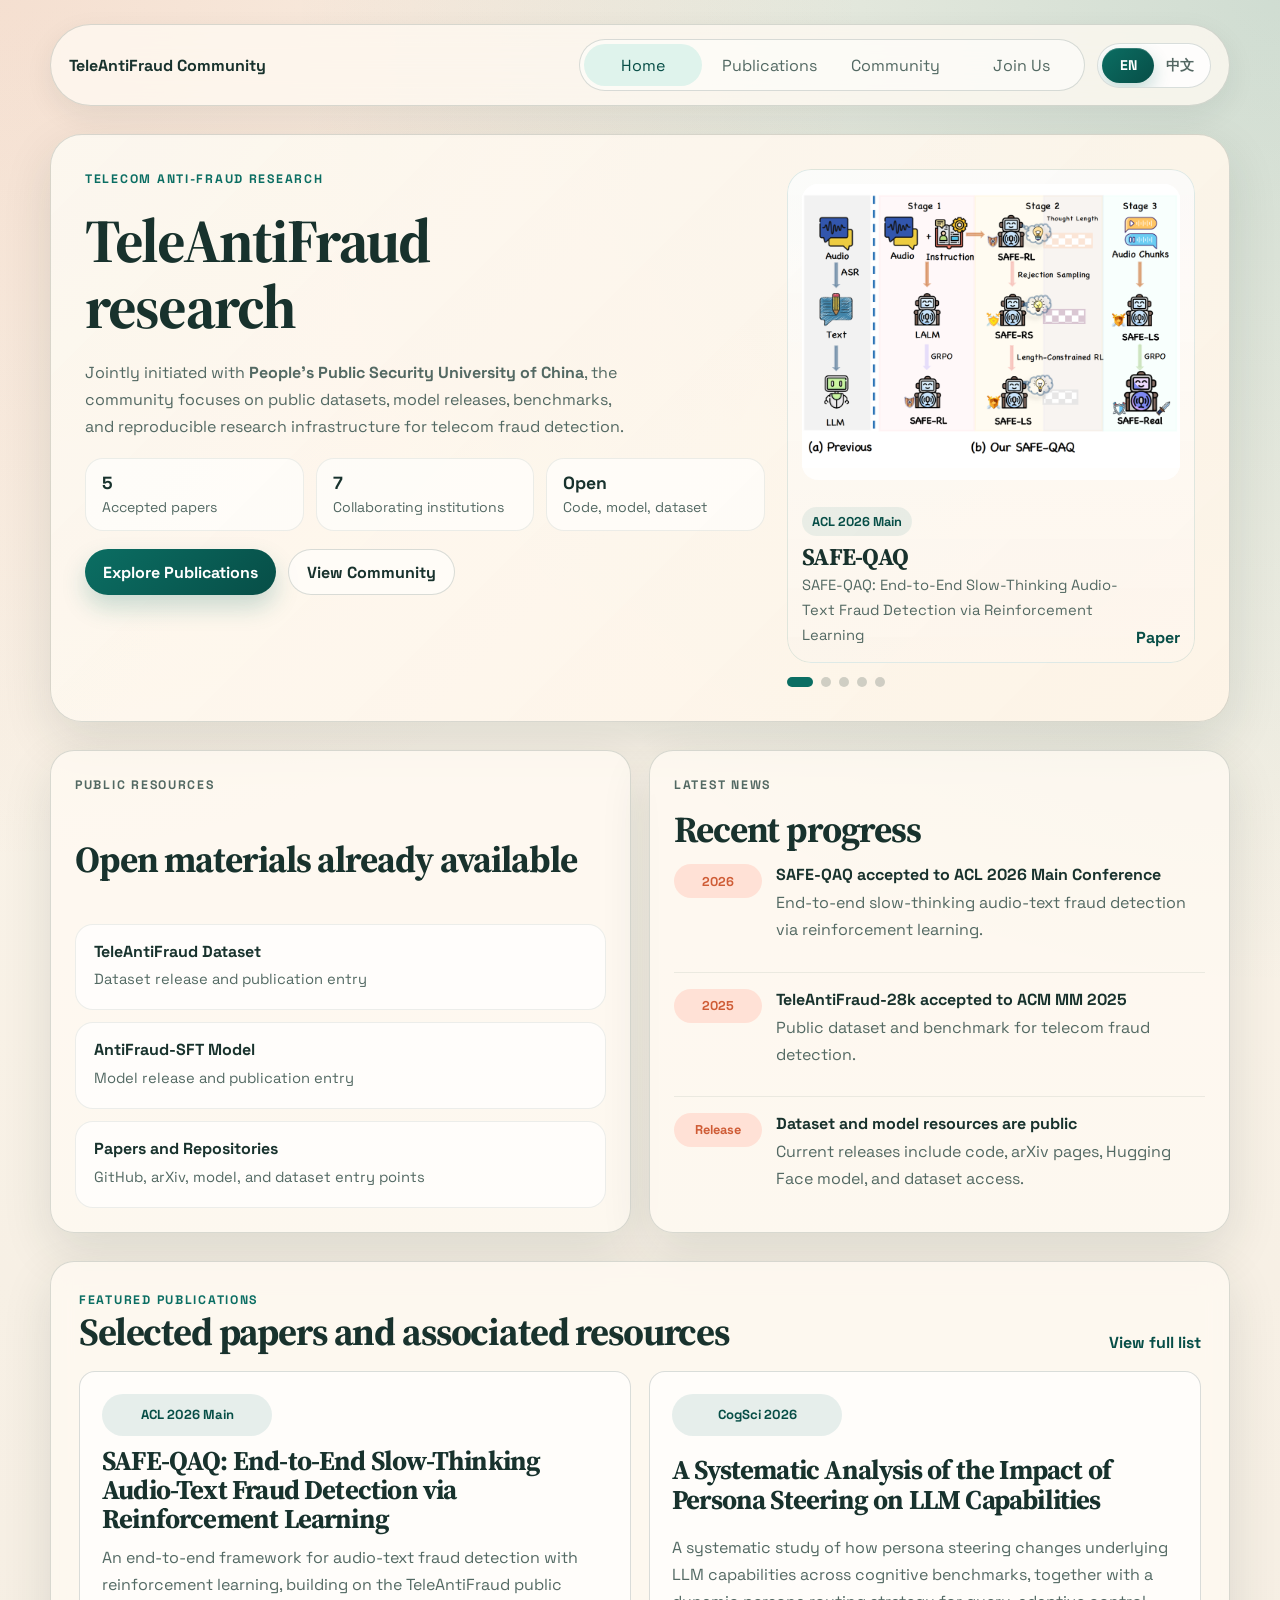
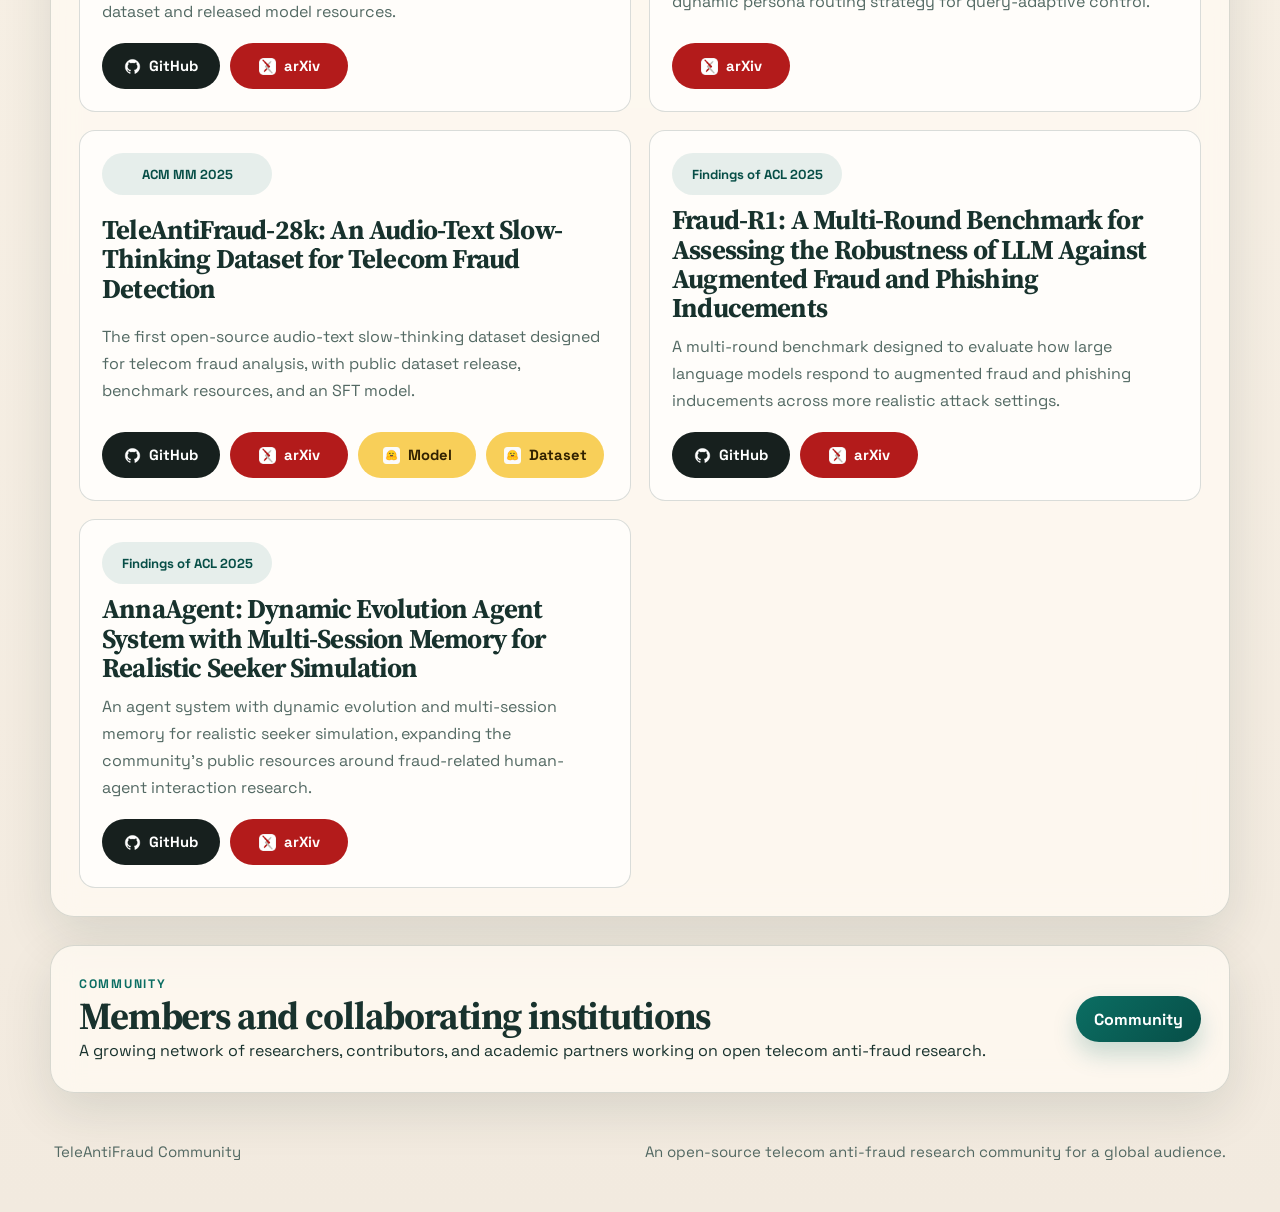
==== index.html @ 6f71f9d8 "Refresh partner grouping cache key" ====
<!DOCTYPE html>
<html lang="en">
  <head>
    <meta charset="UTF-8" />
    <meta name="viewport" content="width=device-width, initial-scale=1.0" />
    <title>TeleAntiFraud Community</title>
    <meta
      name="description"
      content="TeleAntiFraud Community is a telecom anti-fraud research initiative jointly built with People's Public Security University of China."
    />
    <link rel="preconnect" href="https://fonts.googleapis.com" />
    <link rel="preconnect" href="https://fonts.gstatic.com" crossorigin />
    <link
      href="https://fonts.googleapis.com/css2?family=Space+Grotesk:wght@400;500;700&amp;family=Source+Serif+4:wght@400;600;700&amp;display=swap"
      rel="stylesheet"
    />
    <link rel="stylesheet" href="assets/css/styles.css?v=20260418f" />
  </head>
  <body data-page="home" data-lang="en" data-asset-prefix="">
    <div class="site-shell">
      <header class="site-header">
        <a class="brand" href="index.html">
          <span class="brand-text">TeleAntiFraud Community</span>
        </a>
        <div class="site-header-right">
          <nav class="site-nav" aria-label="Main">
            <a href="index.html">Home</a>
            <a href="publications.html">Publications</a>
            <a href="community.html">Community</a>
            <a href="https://my.feishu.cn/share/base/form/shrcn7sX3k8gtwXdaHd4SJG92ig" target="_blank" rel="noreferrer">Join Us</a>
          </nav>
          <div class="lang-switch" aria-label="Language switcher">
            <a href="index.html" data-lang-link="en">EN</a>
            <a href="zh/index.html" data-lang-link="zh">中文</a>
          </div>
        </div>
      </header>

      <main>
        <section class="hero">
          <div class="hero-copy">
            <p class="eyebrow">Telecom anti-fraud research</p>
            <h1>TeleAntiFraud research</h1>
            <p class="lead">
              Jointly initiated with
              <strong>People's Public Security University of China</strong>,
              the community focuses on public datasets, model releases,
              benchmarks, and reproducible research infrastructure for telecom
              fraud detection.
            </p>
            <div class="hero-metrics">
              <div class="metric-card">
                <strong id="publication-count"></strong>
                <span>Accepted papers</span>
              </div>
              <div class="metric-card">
                <strong id="partner-count-home"></strong>
                <span>Collaborating institutions</span>
              </div>
              <div class="metric-card">
                <strong>Open</strong>
                <span>Code, model, dataset</span>
              </div>
            </div>
            <div class="hero-actions">
              <a class="button button-primary" href="publications.html"
                >Explore Publications</a
              >
              <a class="button button-secondary" href="community.html"
                >View Community</a
              >
            </div>
          </div>
          <aside class="hero-panel">
            <div class="hero-slider" id="hero-slider"></div>
          </aside>
        </section>

        <section class="home-columns">
          <article class="feature-card">
            <p class="section-tag">Public Resources</p>
            <h2>Open materials already available</h2>
            <div class="resource-stack">
              <a
                class="resource-panel"
                href="publications.html#teleantifraud-28k"
              >
                <strong>TeleAntiFraud Dataset</strong>
                <span>Dataset release and publication entry</span>
              </a>
              <a
                class="resource-panel"
                href="publications.html#teleantifraud-28k"
              >
                <strong>AntiFraud-SFT Model</strong>
                <span>Model release and publication entry</span>
              </a>
              <a class="resource-panel" href="publications.html">
                <strong>Papers and Repositories</strong>
                <span>GitHub, arXiv, model, and dataset entry points</span>
              </a>
            </div>
          </article>
          <article class="feature-card">
            <p class="section-tag">Latest News</p>
            <h2>Recent progress</h2>
            <div class="news-list">
              <article class="news-item">
                <span class="news-date">2026</span>
                <div>
                  <a class="news-link" href="publications.html#safe-qaq">SAFE-QAQ accepted to ACL 2026 Main Conference</a>
                  <p>
                    End-to-end slow-thinking audio-text fraud detection via
                    reinforcement learning.
                  </p>
                </div>
              </article>
              <article class="news-item">
                <span class="news-date">2025</span>
                <div>
                  <a class="news-link" href="publications.html#teleantifraud-28k">TeleAntiFraud-28k accepted to ACM MM 2025</a>
                  <p>
                    Public dataset and benchmark for telecom fraud detection.
                  </p>
                </div>
              </article>
              <article class="news-item">
                <span class="news-date">Release</span>
                <div>
                  <a class="news-link" href="publications.html#teleantifraud-28k">Dataset and model resources are public</a>
                  <p>
                    Current releases include code, arXiv pages, Hugging Face
                    model, and dataset access.
                  </p>
                </div>
              </article>
            </div>
          </article>
        </section>

        <section class="home-publications">
          <div class="section-head">
            <div>
              <p class="section-tag">Featured Publications</p>
              <h2>Selected papers and associated resources</h2>
            </div>
            <a class="text-link" href="publications.html">View full list</a>
          </div>
          <div class="publication-preview" id="publication-preview"></div>
        </section>

        <section class="cta-band">
          <div>
            <p class="section-tag">Community</p>
            <h2>Members and collaborating institutions</h2>
            <p>
              A growing network of researchers, contributors, and academic
              partners working on open telecom anti-fraud research.
            </p>
          </div>
          <a class="button button-primary" href="community.html"
            >Community</a
          >
        </section>
      </main>

      <footer class="site-footer">
        <p>TeleAntiFraud Community</p>
        <p>An open-source telecom anti-fraud research community for a global audience.</p>
      </footer>
    </div>

    <script src="assets/js/data.js?v=20260420a"></script>
    <script src="assets/js/site.js?v=20260420a"></script>
  </body>
</html>
---- assets/css/styles.css ----
:root {
  --bg: #f5efe4;
  --surface: rgba(255, 250, 242, 0.78);
  --surface-strong: #fffaf2;
  --card: rgba(255, 248, 238, 0.92);
  --line: rgba(19, 53, 47, 0.16);
  --text: #18322d;
  --muted: #536963;
  --accent: #0b6e63;
  --accent-strong: #074e47;
  --accent-soft: #dff3ec;
  --signal: #cf5c36;
  --signal-soft: #ffe1d6;
  --shadow: 0 18px 50px rgba(24, 50, 45, 0.12);
  --radius: 24px;
  --radius-sm: 16px;
  --max-width: 1180px;
}

* {
  box-sizing: border-box;
}

html {
  scroll-behavior: smooth;
}

body {
  margin: 0;
  min-height: 100vh;
  color: var(--text);
  font-family: "Space Grotesk", sans-serif;
  background:
    radial-gradient(circle at top left, rgba(207, 92, 54, 0.14), transparent 28%),
    radial-gradient(circle at top right, rgba(11, 110, 99, 0.18), transparent 32%),
    linear-gradient(180deg, #fbf5ea 0%, #f2eadf 100%);
}

body::before {
  position: fixed;
  inset: 0;
  z-index: -1;
  content: "";
  background-image:
    linear-gradient(rgba(255, 255, 255, 0.06) 1px, transparent 1px),
    linear-gradient(90deg, rgba(255, 255, 255, 0.06) 1px, transparent 1px);
  background-size: 32px 32px;
  opacity: 0.35;
}

a {
  color: inherit;
  text-decoration: none;
}

p {
  margin: 0;
  line-height: 1.7;
}

h1,
h2,
h3 {
  margin: 0;
  line-height: 1.08;
  letter-spacing: -0.03em;
}

h1,
h2 {
  font-family: "Source Serif 4", serif;
}

.site-shell {
  width: min(calc(100% - 32px), var(--max-width));
  margin: 0 auto;
  padding: 24px 0 48px;
}

.site-header {
  position: sticky;
  top: 16px;
  z-index: 10;
  display: flex;
  align-items: center;
  justify-content: space-between;
  gap: 16px;
  margin-bottom: 28px;
  padding: 14px 18px;
  border: 1px solid var(--line);
  border-radius: 999px;
  background: rgba(255, 250, 242, 0.76);
  backdrop-filter: blur(18px);
  box-shadow: 0 10px 28px rgba(24, 50, 45, 0.08);
}

.site-header-right {
  display: flex;
  align-items: center;
  gap: 12px;
}

.brand {
  display: inline-flex;
  align-items: center;
  gap: 0;
  min-width: 0;
}

.brand-text {
  font-weight: 700;
}

.site-nav {
  position: relative;
  display: grid;
  grid-auto-flow: column;
  grid-auto-columns: 118px;
  gap: 8px;
  align-items: center;
  padding: 4px;
  border: 1px solid var(--line);
  border-radius: 999px;
  background: rgba(255, 255, 255, 0.52);
  overflow: hidden;
}

.site-nav::before {
  position: absolute;
  top: 4px;
  left: 0;
  height: calc(100% - 8px);
  width: var(--nav-pill-width, 118px);
  border-radius: 999px;
  content: "";
  background: var(--accent-soft);
  transform: translateX(var(--nav-pill-x, 0));
  opacity: var(--nav-pill-opacity, 0);
}

.site-nav.is-ready::before {
  transition: transform 320ms cubic-bezier(0.22, 1, 0.36, 1), width 240ms ease, opacity 180ms ease;
}

.lang-switch {
  position: relative;
  display: grid;
  grid-template-columns: repeat(2, minmax(0, 1fr));
  padding: 4px;
  min-width: 112px;
  border: 1px solid var(--line);
  border-radius: 999px;
  background: rgba(255, 255, 255, 0.86);
  overflow: hidden;
  box-shadow: inset 0 1px 0 rgba(255, 255, 255, 0.72);
}

.lang-switch::before {
  position: absolute;
  top: 4px;
  left: 4px;
  bottom: 4px;
  width: calc(50% - 4px);
  border-radius: 999px;
  content: "";
  background: linear-gradient(135deg, var(--accent) 0%, var(--accent-strong) 100%);
  box-shadow:
    0 8px 18px rgba(11, 110, 99, 0.24),
    inset 0 1px 0 rgba(255, 255, 255, 0.18);
}

body[data-lang="zh"] .lang-switch::before {
  transform: translateX(100%);
}

.lang-switch.is-ready::before {
  transition: transform 260ms ease, background 220ms ease, box-shadow 220ms ease;
}

.lang-switch a {
  position: relative;
  z-index: 1;
  text-align: center;
  padding: 8px 12px;
  border-radius: 999px;
  font-size: 0.88rem;
  font-weight: 700;
  color: var(--muted);
}

.lang-switch a[aria-current="page"] {
  color: #fff;
  transform: translateY(-0.5px);
}

.lang-switch a:not([aria-current="page"]) {
  color: rgba(24, 50, 45, 0.74);
}

.lang-switch.is-ready a {
  transition: color 180ms ease, transform 180ms ease;
}

.site-nav a {
  position: relative;
  z-index: 1;
  display: inline-flex;
  align-items: center;
  justify-content: center;
  width: 118px;
  min-height: 42px;
  padding: 10px 14px;
  border-radius: 999px;
  color: var(--muted);
  transition: color 180ms ease, transform 180ms ease;
}

.site-nav a[href^="mailto:"] {
  width: 118px;
}

.site-nav a[aria-current="page"] {
  color: var(--accent-strong);
}

.site-nav a:hover {
  color: var(--accent-strong);
  transform: translateY(-0.5px);
}

main {
  display: grid;
  gap: 28px;
}

.hero,
.page-hero,
.home-columns,
.publication-table-section,
.community-layout,
.cta-band,
.home-publications {
  opacity: 0;
  transform: translateY(18px);
  animation: rise-in 600ms ease forwards;
}

.page-hero {
  animation-delay: 60ms;
}

.home-columns {
  animation-delay: 100ms;
}

.home-columns,
.publication-table-section,
.community-layout,
.home-publications {
  animation-delay: 140ms;
}

.cta-band {
  animation-delay: 180ms;
}

.hero {
  display: grid;
  grid-template-columns: minmax(0, 1.5fr) minmax(280px, 0.9fr);
  gap: 22px;
  padding: 34px;
  border: 1px solid var(--line);
  border-radius: calc(var(--radius) + 8px);
  background:
    linear-gradient(135deg, rgba(255, 250, 242, 0.88), rgba(255, 245, 233, 0.92)),
    linear-gradient(120deg, rgba(11, 110, 99, 0.08), rgba(207, 92, 54, 0.08));
  box-shadow: var(--shadow);
}

.page-hero,
.publication-table-section,
.community-layout,
.cta-band,
.home-publications,
.feature-card {
  border: 1px solid var(--line);
  border-radius: var(--radius);
  background: var(--surface);
  backdrop-filter: blur(14px);
  box-shadow: var(--shadow);
}

.page-hero,
.publication-table-section,
.community-layout,
.cta-band,
.home-publications {
  padding: 28px;
}

.page-hero {
  display: grid;
  gap: 10px;
}

.hero-copy,
.hero-panel {
  display: grid;
  gap: 18px;
}

.hero-copy {
  align-content: start;
}

.eyebrow,
.section-tag,
.signal-label {
  text-transform: uppercase;
  letter-spacing: 0.14em;
  font-size: 0.77rem;
  color: var(--accent);
  font-weight: 700;
}

.hero h1,
.page-hero h1 {
  font-size: clamp(2.6rem, 6vw, 5.1rem);
  max-width: 12ch;
}

.page-hero h1 {
  font-size: clamp(2.3rem, 4vw, 3.7rem);
  max-width: 7ch;
}

.hero h1 {
  font-size: clamp(2.2rem, 4.8vw, 4rem);
  max-width: 9ch;
}

.lead {
  max-width: 54ch;
  color: var(--muted);
  font-size: 1rem;
}

.page-quick-stats {
  display: grid;
  grid-template-columns: repeat(2, minmax(0, 180px));
  gap: 12px;
  margin-top: 6px;
}

.quick-stat {
  display: grid;
  gap: 4px;
  padding: 14px 16px;
  border-radius: 18px;
  border: 1px solid rgba(19, 53, 47, 0.08);
  background: rgba(255, 255, 255, 0.62);
}

.quick-stat strong {
  font-size: 1.1rem;
  line-height: 1.2;
}

.quick-stat span {
  color: var(--muted);
  font-size: 0.88rem;
}

.hero-actions {
  display: flex;
  flex-wrap: wrap;
  gap: 12px;
}

.hero-metrics {
  display: grid;
  grid-template-columns: repeat(3, minmax(0, 1fr));
  gap: 12px;
}

.metric-card {
  display: grid;
  gap: 4px;
  padding: 14px 16px;
  border-radius: 18px;
  border: 1px solid rgba(19, 53, 47, 0.08);
  background: rgba(255, 255, 255, 0.62);
}

.metric-card strong {
  font-size: 1.1rem;
  line-height: 1.2;
}

.metric-card span {
  color: var(--muted);
  font-size: 0.88rem;
}

.button,
.resource-link {
  display: inline-flex;
  align-items: center;
  justify-content: center;
  gap: 8px;
  min-height: 46px;
  padding: 0 18px;
  border-radius: 999px;
  font-weight: 700;
  transition: transform 180ms ease, box-shadow 180ms ease, background 180ms ease;
}

.button:hover,
.resource-link:hover {
  transform: translateY(-1px);
}

.button-primary {
  background: linear-gradient(135deg, var(--accent) 0%, var(--accent-strong) 100%);
  color: #fff;
  box-shadow: 0 12px 24px rgba(11, 110, 99, 0.22);
}

.button-secondary {
  border: 1px solid var(--line);
  background: rgba(255, 255, 255, 0.56);
}

.text-link {
  color: var(--accent-strong);
  font-weight: 700;
}

.hero-slider {
  min-height: 100%;
  overflow: hidden;
}

.slider-stage {
  overflow: hidden;
  min-height: 460px;
  border-radius: 24px;
  width: 100%;
}

.slider-track {
  display: flex;
  height: 100%;
  transition: transform 520ms cubic-bezier(0.22, 1, 0.36, 1);
  will-change: transform;
}

.slider-card {
  flex: 0 0 auto;
  display: grid;
  gap: 14px;
  padding: 14px;
  min-height: 460px;
  border-radius: 24px;
  border: 1px solid rgba(11, 110, 99, 0.12);
  background:
    linear-gradient(180deg, rgba(255, 255, 255, 0.82), rgba(255, 248, 238, 0.86)),
    linear-gradient(135deg, rgba(11, 110, 99, 0.08), rgba(207, 92, 54, 0.08));
  overflow: hidden;
}

.slider-media {
  display: block;
  overflow: hidden;
  border-radius: 16px;
  background: rgba(255, 255, 255, 0.84);
}

.slider-media img {
  display: block;
  width: 100%;
  aspect-ratio: 4 / 3;
  object-fit: contain;
  background: rgba(255, 255, 255, 0.92);
}

.slider-caption {
  display: flex;
  align-items: flex-end;
  justify-content: space-between;
  gap: 16px;
}

.slider-caption .text-link {
  white-space: nowrap;
  flex-shrink: 0;
}

.slider-kicker {
  display: inline-flex;
  margin-bottom: 8px;
  padding: 6px 10px;
  border-radius: 999px;
  background: rgba(11, 110, 99, 0.08);
  color: var(--accent-strong);
  font-size: 0.8rem;
  font-weight: 700;
}

.slider-caption h3 {
  margin-bottom: 4px;
  font-family: "Source Serif 4", serif;
  font-size: 1.5rem;
}

.slider-caption p {
  color: var(--muted);
  font-size: 0.92rem;
}

.slider-dots {
  display: flex;
  gap: 8px;
  margin-top: 14px;
}

.slider-dot {
  width: 10px;
  height: 10px;
  padding: 0;
  border: 0;
  border-radius: 999px;
  background: rgba(24, 50, 45, 0.2);
  cursor: pointer;
}

.slider-dot.is-active {
  width: 26px;
  background: var(--accent);
}

.home-columns {
  display: grid;
  grid-template-columns: repeat(2, minmax(0, 1fr));
  gap: 18px;
}

.feature-card {
  padding: 24px;
  display: grid;
  gap: 14px;
}

.feature-card h2 {
  font-size: clamp(1.7rem, 3vw, 2.3rem);
}

.feature-card p {
  color: var(--muted);
}

.home-publications h2,
.publication-table-head h2,
.community-block h2,
.cta-band h2 {
  font-size: clamp(1.8rem, 3vw, 2.5rem);
}

.table-note,
.empty-state p,
.partner-card p,
.member-card p,
.publication-meta p {
  color: var(--muted);
}

.resource-stack,
.news-list {
  display: grid;
  gap: 12px;
}

.resource-panel {
  display: grid;
  gap: 4px;
  padding: 16px 18px;
  border: 1px solid rgba(19, 53, 47, 0.08);
  border-radius: 18px;
  background: rgba(255, 255, 255, 0.68);
  transition: 180ms ease;
}

.resource-panel:hover {
  transform: translateY(-1px);
  border-color: rgba(11, 110, 99, 0.2);
}

.resource-panel strong,
.news-item strong {
  font-size: 1rem;
}

.resource-panel span {
  color: var(--muted);
  font-size: 0.92rem;
}

.news-item {
  display: grid;
  grid-template-columns: 88px minmax(0, 1fr);
  gap: 14px;
  align-items: start;
  padding: 16px 0;
  border-top: 1px solid rgba(19, 53, 47, 0.08);
}

.news-item:first-child {
  padding-top: 0;
  border-top: 0;
}

.news-date {
  display: inline-flex;
  align-items: center;
  justify-content: center;
  min-height: 34px;
  padding: 0 10px;
  border-radius: 999px;
  background: var(--signal-soft);
  color: var(--signal);
  font-size: 0.8rem;
  font-weight: 700;
}

.news-item p {
  margin-top: 4px;
  color: var(--muted);
}

.news-link {
  color: var(--text);
  font-weight: 700;
}

.news-link:hover {
  color: var(--accent-strong);
}

.section-head,
.publication-table-head {
  display: flex;
  align-items: end;
  justify-content: space-between;
  gap: 16px;
  margin-bottom: 18px;
}

.publication-preview {
  display: grid;
  grid-template-columns: repeat(2, minmax(0, 1fr));
  gap: 18px;
}

.publication-card,
.publication-row,
.member-card,
.partner-card,
.empty-state {
  border: 1px solid var(--line);
  border-radius: var(--radius-sm);
  background: rgba(255, 255, 255, 0.68);
}

.publication-card {
  display: flex;
  flex-direction: column;
  gap: 18px;
  padding: 22px;
  height: 100%;
}

.publication-card h3,
.publication-row h3 {
  font-family: "Source Serif 4", serif;
  font-size: 1.7rem;
}

.publication-meta {
  display: grid;
  gap: 10px;
  flex: 1 1 auto;
}

.meta-badges,
.resource-list {
  display: flex;
  flex-wrap: wrap;
  gap: 10px;
}

.meta-badges {
  flex-wrap: nowrap;
}

.meta-badge {
  display: inline-flex;
  align-items: center;
  justify-content: center;
  width: 170px;
  min-width: 170px;
  height: 42px;
  padding: 0 14px;
  border-radius: 999px;
  background: rgba(11, 110, 99, 0.1);
  color: var(--accent-strong);
  font-size: 0.82rem;
  font-weight: 700;
  white-space: nowrap;
  text-align: center;
  overflow: hidden;
  text-overflow: ellipsis;
  flex: 0 0 170px;
}

.resource-link {
  width: 118px;
  padding: 0 14px;
  border: 1px solid transparent;
  font-size: 0.92rem;
  justify-content: center;
  text-align: center;
  gap: 8px;
  flex: 0 0 118px;
  white-space: nowrap;
}

.resource-icon {
  width: 17px;
  height: 17px;
  object-fit: contain;
  flex: 0 0 auto;
}

.resource-link span {
  line-height: 1;
}

.publication-card .resource-list {
  margin-top: auto;
  align-items: flex-end;
}

.resource-link.github {
  background: #17201e;
  color: #fff;
}

.resource-link.arxiv {
  background: #b31b1b;
  color: #fff;
}

.resource-link.hf-model,
.resource-link.hf-dataset {
  background: #f8cf59;
  color: #312100;
}

.publication-table {
  display: grid;
  gap: 16px;
}

.publication-row {
  display: grid;
  grid-template-columns: minmax(220px, 0.88fr) minmax(0, 1.18fr) minmax(240px, 0.8fr);
  gap: 20px;
  padding: 22px;
  align-items: center;
}

.publication-side {
  display: grid;
  align-content: space-between;
  gap: 16px;
}

.publication-side .resource-list {
  justify-content: flex-start;
}

.publication-thumb {
  display: block;
  overflow: hidden;
  border-radius: 18px;
  border: 1px solid rgba(19, 53, 47, 0.08);
  background: rgba(255, 255, 255, 0.8);
}

.publication-thumb img {
  display: block;
  width: 100%;
  height: auto;
}

.publication-title-line {
  font-size: 0.95rem;
  line-height: 1.55;
}

.community-layout {
  display: grid;
  gap: 22px;
}

.community-block {
  display: grid;
  gap: 18px;
}

.community-grid,
.partner-grid {
  display: grid;
  gap: 16px;
}

.partner-group {
  display: grid;
  gap: 14px;
}

.partner-group-title {
  font-size: 1rem;
  font-weight: 700;
  color: var(--accent-strong);
}

.community-grid {
  grid-template-columns: repeat(4, minmax(0, 1fr));
}

.partner-grid {
  grid-template-columns: repeat(3, minmax(0, 1fr));
}

.member-card,
.partner-card,
.empty-state {
  min-height: 196px;
  padding: 22px;
}

.member-card {
  position: relative;
  overflow: hidden;
  min-height: 138px;
  padding: 18px;
  transition: transform 180ms ease, border-color 180ms ease, box-shadow 180ms ease;
}

.member-card:hover,
.member-card:focus-visible,
.partner-card:hover {
  transform: translateY(-2px);
  border-color: rgba(11, 110, 99, 0.2);
}

.member-card-base {
  display: grid;
  justify-items: start;
  gap: 12px;
  transition: opacity 220ms ease, transform 220ms ease;
}

.member-summary {
  display: grid;
  gap: 2px;
}

.member-summary h3 {
  font-size: 1.08rem;
}

.member-summary p {
  color: var(--muted);
  font-size: 0.92rem;
}

.member-avatar {
  width: 68px;
  height: 68px;
  border-radius: 50%;
  object-fit: cover;
  background: linear-gradient(135deg, rgba(11, 110, 99, 0.14), rgba(207, 92, 54, 0.18));
}

.member-card-overlay {
  position: absolute;
  inset: 0;
  display: grid;
  align-content: center;
  justify-items: start;
  gap: 6px;
  padding: 18px;
  background: linear-gradient(180deg, rgba(7, 78, 71, 0.9), rgba(11, 110, 99, 0.92));
  color: #fff;
  opacity: 0;
  transform: scale(1.03);
  transition: opacity 220ms ease, transform 220ms ease;
}

.member-card-overlay strong {
  font-size: 1rem;
}

.member-card-overlay span {
  font-size: 0.92rem;
  line-height: 1.45;
  color: rgba(255, 255, 255, 0.88);
}

.member-card:hover .member-card-overlay,
.member-card:focus-visible .member-card-overlay {
  opacity: 1;
  transform: scale(1);
}

.member-card:hover .member-card-base,
.member-card:focus-visible .member-card-base {
  opacity: 0;
  transform: scale(0.98);
}

.partner-logo {
  display: inline-flex;
  align-items: center;
  justify-content: center;
  width: 68px;
  height: 68px;
  border-radius: 20px;
  background: linear-gradient(135deg, rgba(11, 110, 99, 0.14), rgba(207, 92, 54, 0.18));
  color: var(--accent-strong);
  font-weight: 700;
}

.partner-logo-image {
  display: block;
  width: 68px;
  height: 68px;
  object-fit: contain;
  border-radius: 20px;
  background: rgba(255, 255, 255, 0.92);
  padding: 8px;
}


.empty-state {
  display: grid;
  align-content: center;
  gap: 8px;
  border-style: dashed;
}

.member-controls {
  display: flex;
  justify-content: center;
}

.member-toggle {
  min-width: 210px;
}

.cta-band {
  display: flex;
  align-items: center;
  justify-content: space-between;
  gap: 20px;
}

.site-footer {
  display: flex;
  justify-content: space-between;
  gap: 16px;
  margin-top: 28px;
  padding: 18px 4px 0;
  color: var(--muted);
  font-size: 0.94rem;
}

@keyframes rise-in {
  to {
    opacity: 1;
    transform: translateY(0);
  }
}

@media (max-width: 960px) {
  .hero,
  .publication-row,
  .cta-band,
  .section-head,
  .publication-table-head,
  .site-footer {
    grid-template-columns: 1fr;
    flex-direction: column;
    align-items: flex-start;
  }

  .home-columns,
  .publication-preview,
  .page-quick-stats,
  .hero-metrics,
  .partner-grid {
    grid-template-columns: 1fr;
  }

  .community-grid {
    grid-template-columns: repeat(2, minmax(0, 1fr));
  }

  .publication-row {
    grid-template-columns: 1fr;
  }

}

@media (max-width: 720px) {
  .site-shell {
    width: min(calc(100% - 20px), var(--max-width));
    padding-top: 16px;
  }

  .site-header {
    position: static;
    top: auto;
    display: grid;
    justify-content: stretch;
    border-radius: 26px;
    padding: 16px;
    margin-bottom: 20px;
  }

  .site-header-right {
    width: 100%;
    display: grid;
    gap: 10px;
    align-items: flex-start;
  }

  .brand {
    width: 100%;
  }

  .brand-text {
    font-size: 0.96rem;
  }

  .site-nav {
    width: 100%;
    grid-auto-columns: minmax(96px, 1fr);
  }

  .site-nav a,
  .site-nav a[href^="mailto:"] {
    width: auto;
  }

  .lang-switch {
    align-self: flex-start;
  }

  .hero,
  .page-hero,
  .publication-table-section,
  .community-layout,
  .cta-band,
  .home-publications,
  .feature-card {
    padding: 20px;
  }

  .hero h1,
  .page-hero h1 {
    max-width: none;
  }

  .slider-caption {
    flex-direction: column;
    align-items: flex-start;
  }

  .slider-stage {
    min-height: 380px;
  }

  .slider-card {
    min-height: 380px;
  }

  .news-item {
    grid-template-columns: 1fr;
  }

  .community-grid {
    grid-template-columns: 1fr;
  }

  .member-card {
    min-height: 168px;
  }

  .member-card-overlay {
    display: none;
  }

  .member-card-base {
    opacity: 1 !important;
    transform: none !important;
  }

  .publication-row {
    padding: 18px;
  }
}
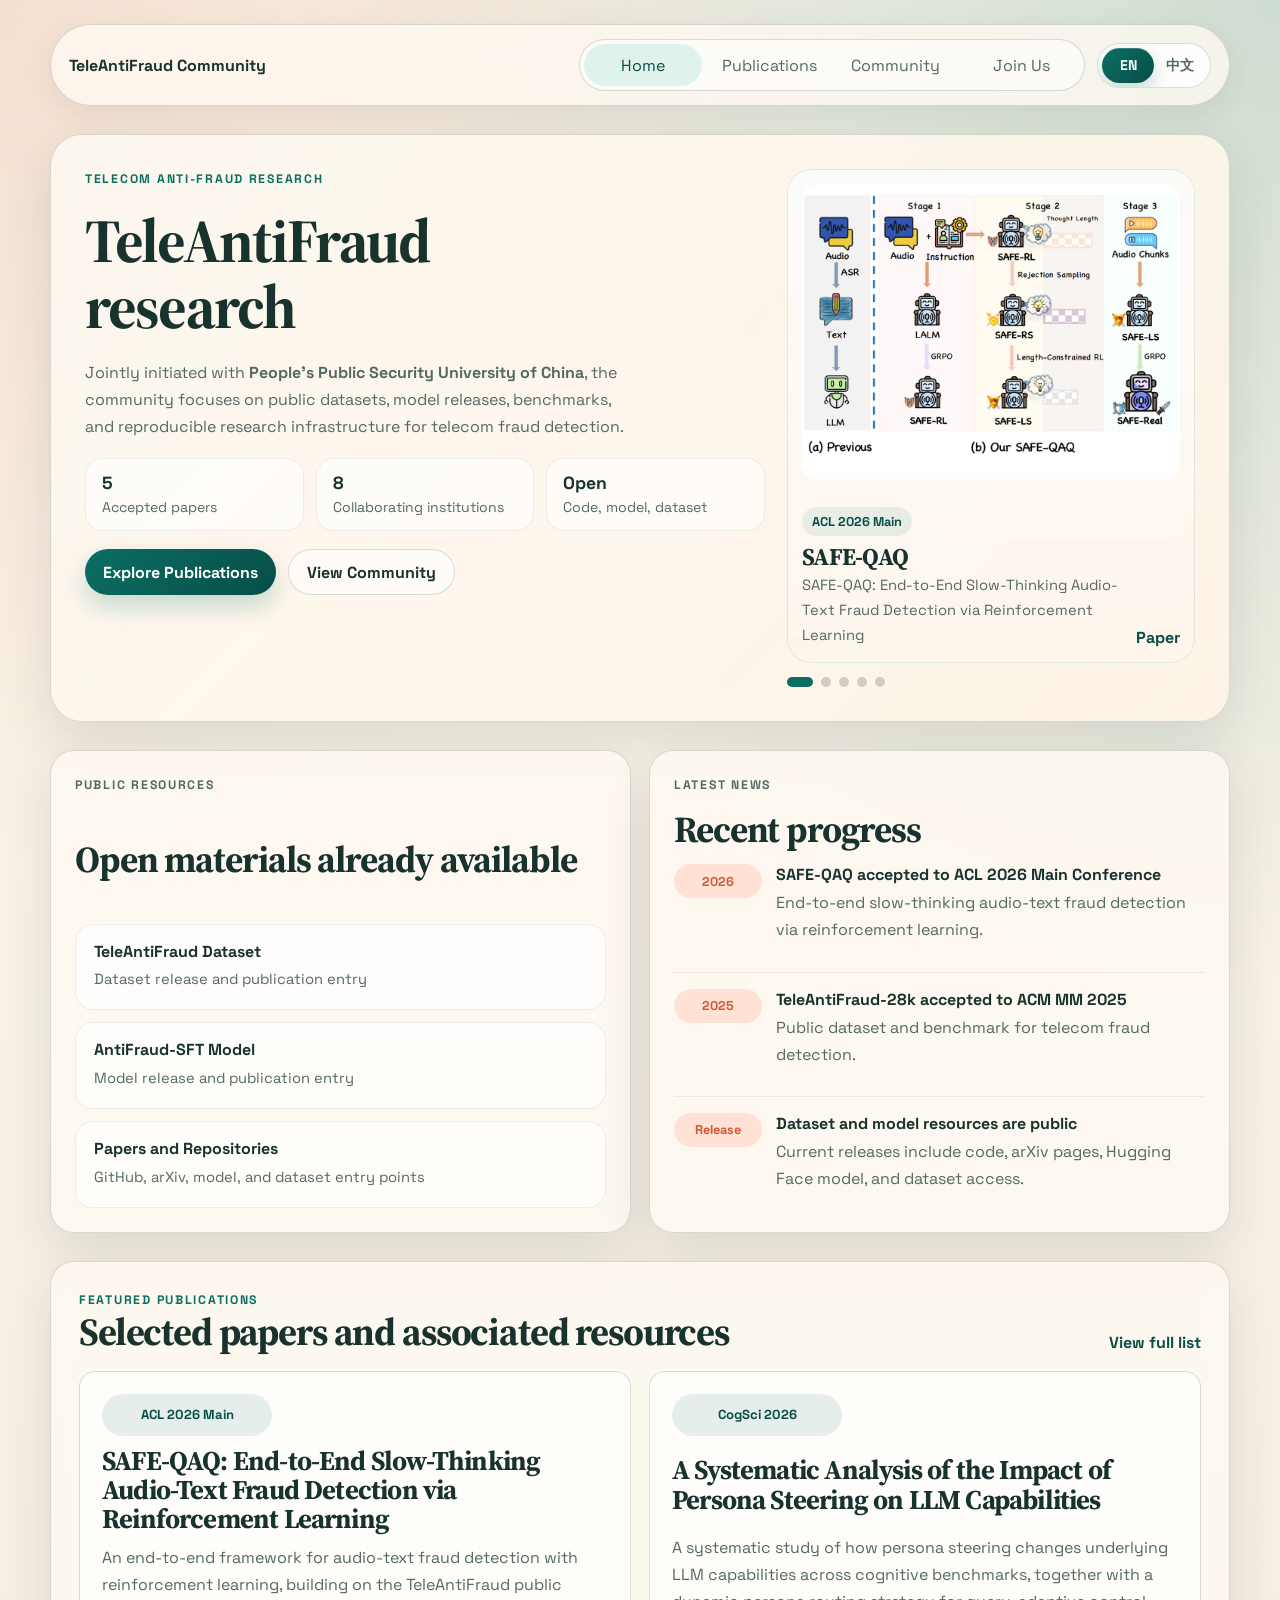
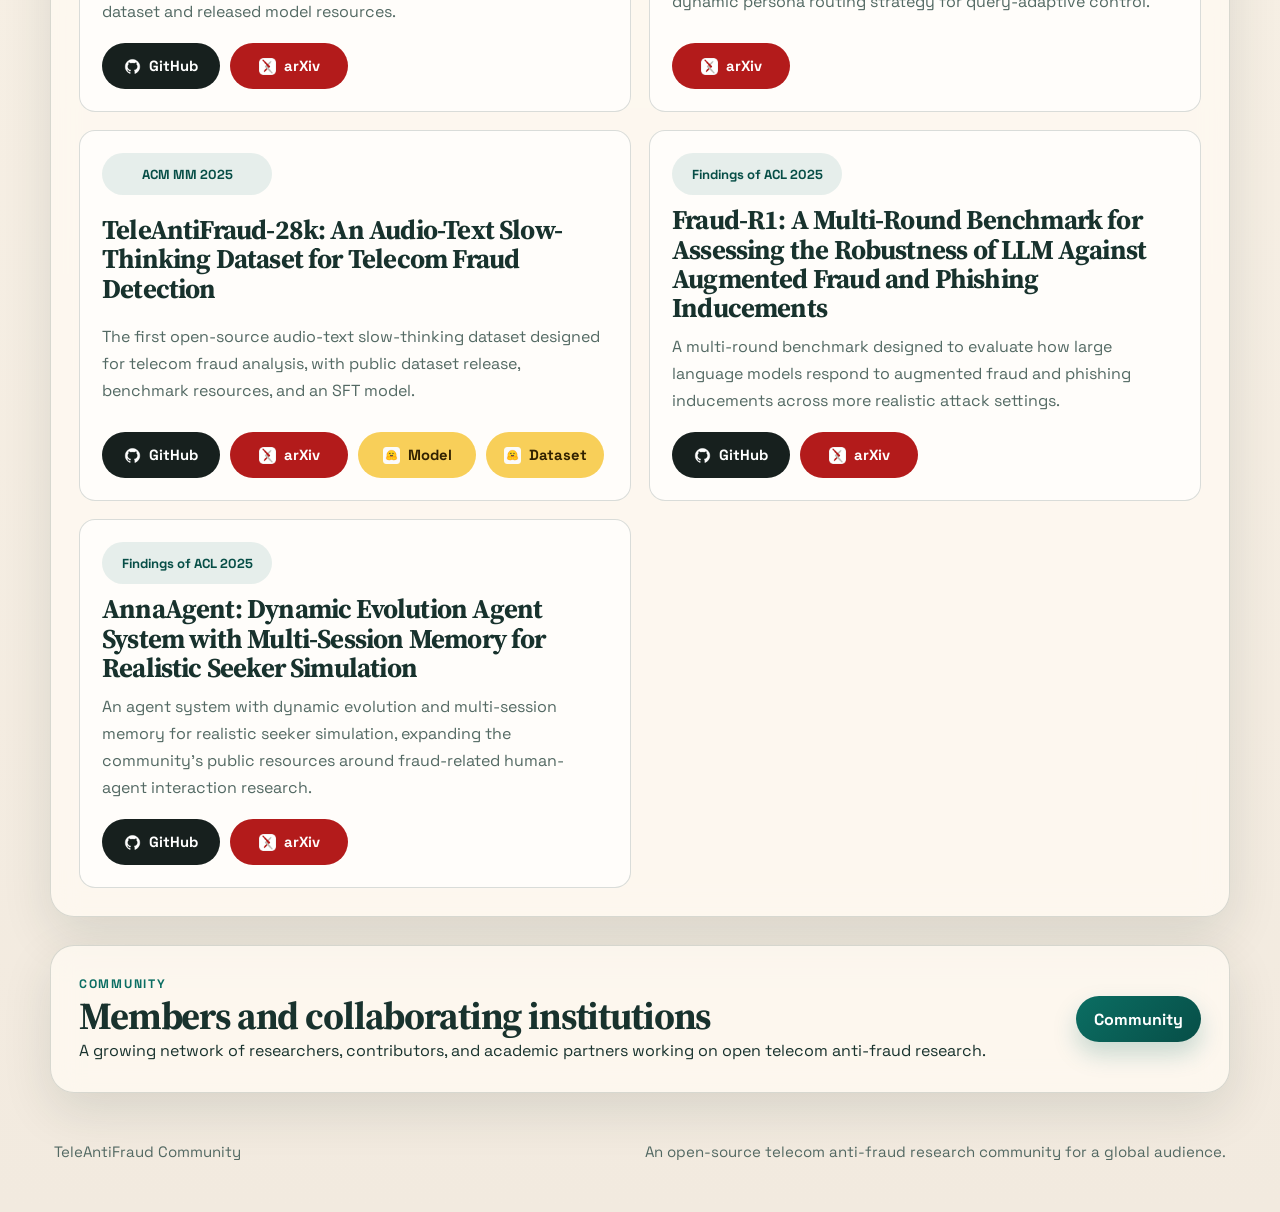
==== commit f69b307e: "Add SCUT partner and refresh partner assets" ====
--- a/index.html
+++ b/index.html
@@ -14,7 +14,7 @@
       href="https://fonts.googleapis.com/css2?family=Space+Grotesk:wght@400;500;700&amp;family=Source+Serif+4:wght@400;600;700&amp;display=swap"
       rel="stylesheet"
     />
-    <link rel="stylesheet" href="assets/css/styles.css?v=20260418f" />
+    <link rel="stylesheet" href="assets/css/styles.css?v=20260420c" />
   </head>
   <body data-page="home" data-lang="en" data-asset-prefix="">
     <div class="site-shell">
@@ -170,7 +170,7 @@
       </footer>
     </div>
 
-    <script src="assets/js/data.js?v=20260420a"></script>
-    <script src="assets/js/site.js?v=20260420a"></script>
+    <script src="assets/js/data.js?v=20260420f"></script>
+    <script src="assets/js/site.js?v=20260420f"></script>
   </body>
 </html>
--- a/assets/css/styles.css
+++ b/assets/css/styles.css
@@ -827,6 +827,10 @@
 .partner-group {
   display: grid;
   gap: 14px;
+  padding: 22px;
+  border: 1px solid var(--line);
+  border-radius: var(--radius-sm);
+  background: rgba(255, 255, 255, 0.68);
 }
 
 .partner-group-title {
@@ -840,6 +844,14 @@
 }
 
 .partner-grid {
+  grid-template-columns: repeat(3, minmax(0, 1fr));
+}
+
+#partner-grid.partner-grid {
+  grid-template-columns: 1fr;
+}
+
+.partner-group .partner-grid {
   grid-template-columns: repeat(3, minmax(0, 1fr));
 }
 
@@ -848,6 +860,10 @@
 .empty-state {
   min-height: 196px;
   padding: 22px;
+}
+
+.partner-group .partner-card {
+  min-height: 172px;
 }
 
 .member-card {
